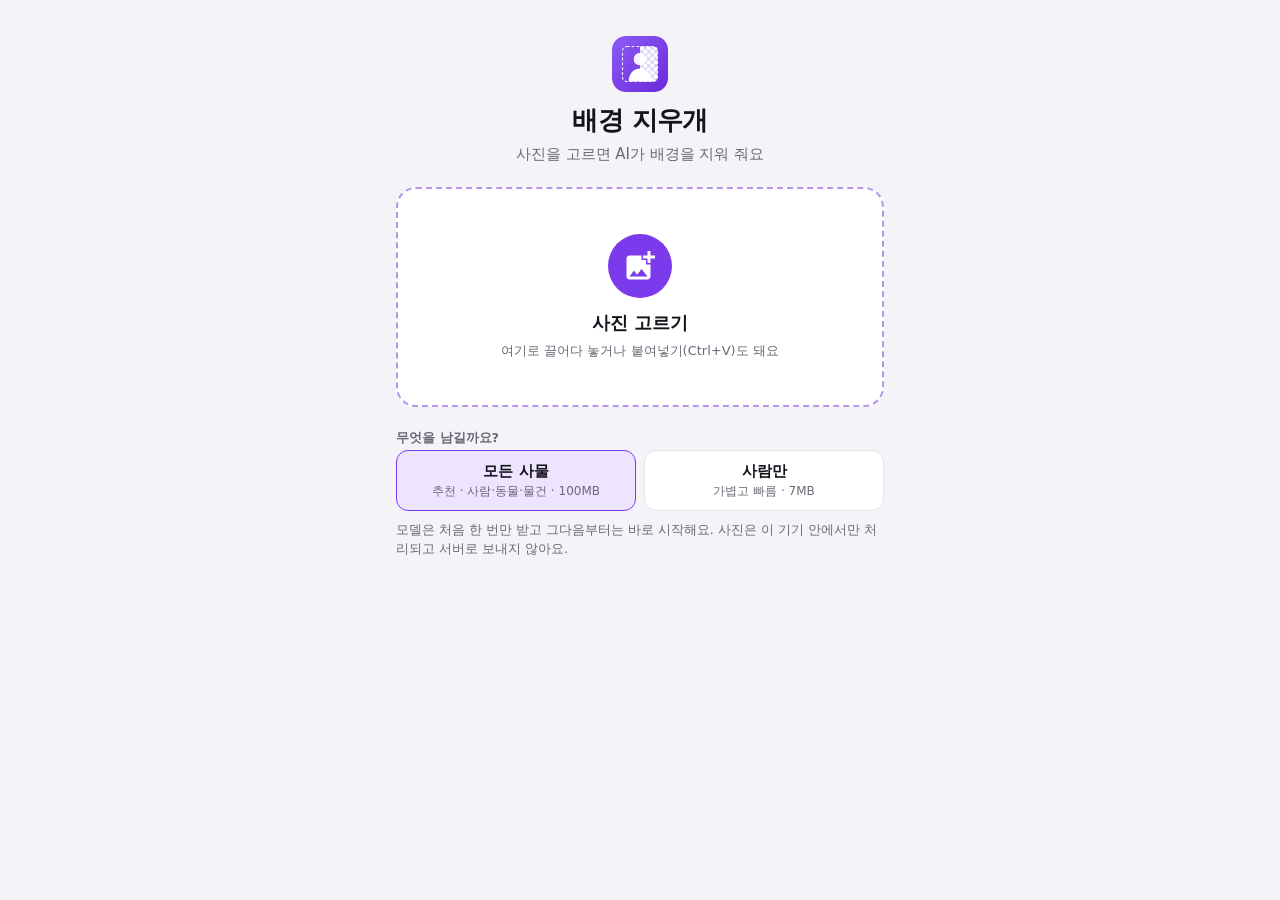
==== bg-remover/index.html @ d450f1c9 "배경 지우개 웹앱 추가: AI로 사진 배경 제거 - 브라우저 안에서 처리(transformers.js, Web Worker), 사진은 서버로 안 보냄 - 모델: 모든 사물(BiRe" ====
<!doctype html>
<html lang="ko">
<head>
  <meta charset="utf-8">
  <meta name="viewport" content="width=device-width, initial-scale=1, viewport-fit=cover">
  <meta name="theme-color" content="#7c3aed">
  <meta name="description" content="사진의 배경을 지워 투명 PNG로 저장하는 앱. 사진은 기기 밖으로 나가지 않아요.">
  <title>배경 지우개</title>
  <link rel="manifest" href="manifest.webmanifest">
  <link rel="icon" href="icons/icon.svg" type="image/svg+xml">
  <link rel="apple-touch-icon" href="icons/icon-192.png">
  <link rel="stylesheet" href="style.css">
</head>
<body>
  <main class="app" id="app" data-state="empty">
    <!-- ===== 시작 화면 ===== -->
    <section class="start" id="start">
      <div class="brand">
        <img src="icons/icon.svg" alt="" width="56" height="56">
        <h1>배경 지우개</h1>
        <p class="sub">사진을 고르면 AI가 배경을 지워 줘요</p>
      </div>

      <label class="drop" id="drop" for="file">
        <span class="drop-icon" aria-hidden="true">
          <svg viewBox="0 0 24 24" width="36" height="36"><path fill="currentColor" d="M19 7v2.99s-1.99.01-2 0V7h-3s.01-1.99 0-2h3V2h2v3h3v2h-3zm-3 4V8h-3V5H5c-1.1 0-2 .9-2 2v12c0 1.1.9 2 2 2h12c1.1 0 2-.9 2-2v-8h-3zM5 19l3-4 2 3 3-4 4 5H5z"/></svg>
        </span>
        <span class="drop-title">사진 고르기</span>
        <span class="drop-hint" id="dropHint">여기로 끌어다 놓거나 붙여넣기(Ctrl+V)도 돼요</span>
      </label>
      <input type="file" id="file" accept="image/*" hidden>

      <fieldset class="field">
        <legend class="label">무엇을 남길까요?</legend>
        <div class="seg" role="radiogroup" id="modelSeg">
          <label><input type="radio" name="model" value="general" checked><span><b>모든 사물</b><small>추천 · 사람·동물·물건 · 100MB</small></span></label>
          <label><input type="radio" name="model" value="portrait"><span><b>사람만</b><small>가볍고 빠름 · 7MB</small></span></label>
        </div>
        <p class="note">모델은 처음 한 번만 받고 그다음부터는 바로 시작해요. 사진은 이 기기 안에서만 처리되고 서버로 보내지 않아요.</p>
      </fieldset>
    </section>

    <!-- ===== 편집 화면 ===== -->
    <section class="editor" id="editor">
      <div class="stage-wrap">
        <div class="stage" id="stage" data-bg="transparent">
          <canvas id="view"></canvas>
          <div class="cursor" id="cursor" hidden></div>
          <div class="busy" id="busy" hidden>
            <div class="busy-card">
              <div class="spinner" aria-hidden="true"></div>
              <p id="busyText">배경을 찾는 중…</p>
              <div class="bar" id="bar" hidden><i id="barFill"></i></div>
              <p class="busy-sub" id="busySub"></p>
            </div>
          </div>
          <button class="peek" id="peek" type="button" title="누르고 있으면 원본을 보여줘요">원본</button>
          <button class="fit" id="fit" type="button" title="화면에 맞추기" hidden>맞추기</button>
        </div>
      </div>

      <div class="panel">
        <div class="field">
          <span class="label">인식 모델</span>
          <div class="seg compact" role="radiogroup" id="modelSeg2">
            <label><input type="radio" name="model2" value="general" checked><span><b>모든 사물</b></span></label>
            <label><input type="radio" name="model2" value="portrait"><span><b>사람만</b></span></label>
          </div>
        </div>

        <div class="field">
          <span class="label">손으로 다듬기</span>
          <div class="tools" role="radiogroup" id="tools">
            <label><input type="radio" name="tool" value="move" checked><span>✋ 이동</span></label>
            <label><input type="radio" name="tool" value="erase"><span>지우기</span></label>
            <label><input type="radio" name="tool" value="restore"><span>되살리기</span></label>
          </div>
          <div class="brush-row" id="brushRow">
            <label for="brush">붓 크기</label>
            <input type="range" id="brush" min="4" max="200" value="40">
            <output id="brushOut">40</output>
          </div>
          <div class="brush-row" id="softRow">
            <label for="soft">부드럽게</label>
            <input type="range" id="soft" min="0" max="100" value="50">
            <output id="softOut">50</output>
          </div>
          <div class="row-btns">
            <button type="button" class="btn ghost" id="undo" disabled>↶ 되돌리기</button>
            <button type="button" class="btn ghost" id="redo" disabled>↷ 다시</button>
            <button type="button" class="btn ghost" id="reset" disabled>처음 결과로</button>
          </div>
          <p class="note" id="touchHint">두 손가락으로 확대하거나 옮길 수 있어요.</p>
        </div>

        <div class="field">
          <span class="label">배경</span>
          <div class="swatches" id="bgSwatches">
            <button type="button" class="sw sw-clear" data-bg="transparent" aria-pressed="true" title="투명"></button>
            <button type="button" class="sw" data-bg="#ffffff" style="--c:#ffffff" title="흰색"></button>
            <button type="button" class="sw" data-bg="#000000" style="--c:#000000" title="검정"></button>
            <button type="button" class="sw" data-bg="#f3e8d6" style="--c:#f3e8d6" title="베이지"></button>
            <button type="button" class="sw" data-bg="#2563eb" style="--c:#2563eb" title="파랑"></button>
            <button type="button" class="sw" data-bg="#ef4444" style="--c:#ef4444" title="빨강"></button>
            <label class="sw sw-pick" title="색 고르기"><input type="color" id="bgColor" value="#a7f3d0"></label>
            <button type="button" class="sw sw-text" data-bg="blur" title="원본 흐리게">흐림</button>
            <label class="sw sw-text" title="다른 사진을 배경으로">사진<input type="file" id="bgFile" accept="image/*" hidden></label>
          </div>
        </div>

        <div class="field">
          <span class="label">저장 설정</span>
          <label class="check"><input type="checkbox" id="trim"> 피사체에 딱 맞게 자르기</label>
          <label class="check"><input type="checkbox" id="shadow"> 그림자 넣기</label>
        </div>

        <p class="note" id="info"></p>
      </div>
    </section>
  </main>

  <nav class="bottombar" id="bottombar">
    <button type="button" class="btn ghost" id="again">새 사진</button>
    <button type="button" class="btn ghost" id="share" hidden>공유</button>
    <button type="button" class="btn primary" id="save" disabled>저장</button>
  </nav>

  <div class="toast" id="toast" role="status" aria-live="polite"></div>

  <script src="app.js" type="module"></script>
</body>
</html>
---- bg-remover/style.css ----
:root {
  color-scheme: light dark;
  --bg: #f4f4f8;
  --surface: #ffffff;
  --text: #15131c;
  --muted: #6b6878;
  --border: #e4e2ec;
  --chip: #efedf5;
  --accent: #7c3aed;
  --accent-soft: #ede5ff;
  --accent-text: #ffffff;
  --danger: #dc2626;
  --check-a: #ffffff;
  --check-b: #e6e4ee;
  --stage: #e9e7f0;
  --shadow: 0 1px 2px rgba(0, 0, 0, .06), 0 6px 20px rgba(0, 0, 0, .08);
  --radius: 14px;
  --bar-h: 72px;
}

@media (prefers-color-scheme: dark) {
  :root {
    --bg: #0d0c12;
    --surface: #17151f;
    --text: #ebe9f2;
    --muted: #9f9bb0;
    --border: #2a2737;
    --chip: #211e2c;
    --accent: #8b5cf6;
    --accent-soft: #2a2140;
    --danger: #f87171;
    --check-a: #3a3746;
    --check-b: #2c2937;
    --stage: #121019;
    --shadow: 0 1px 2px rgba(0, 0, 0, .4), 0 6px 20px rgba(0, 0, 0, .35);
  }
}

* { box-sizing: border-box; }
[hidden] { display: none !important; }
html, body { margin: 0; }

body {
  background: var(--bg);
  color: var(--text);
  font-family: "Pretendard", "Noto Sans KR", "Noto Sans CJK KR", system-ui, -apple-system,
    "Apple SD Gothic Neo", "Malgun Gothic", sans-serif;
  font-size: 15px;
  line-height: 1.45;
  -webkit-tap-highlight-color: transparent;
}

button, input { font: inherit; color: inherit; }

/* ---------- 화면 전환 ---------- */
.app[data-state="empty"] .editor,
.app[data-state="empty"] ~ .bottombar { display: none; }
.app[data-state="editor"] .start { display: none; }

/* ---------- 시작 화면 ---------- */
.start {
  max-width: 520px;
  margin: 0 auto;
  padding: max(28px, env(safe-area-inset-top)) 16px 32px;
  display: flex;
  flex-direction: column;
  gap: 22px;
}

.brand { text-align: center; }
.brand img { display: block; margin: 8px auto 10px; border-radius: 14px; }
.brand h1 { margin: 0; font-size: 26px; font-weight: 800; letter-spacing: -0.02em; }
.sub { margin: 4px 0 0; color: var(--muted); }

.drop {
  display: flex;
  flex-direction: column;
  align-items: center;
  justify-content: center;
  gap: 6px;
  min-height: 220px;
  padding: 24px 16px;
  border: 2px dashed color-mix(in srgb, var(--accent) 45%, var(--border));
  border-radius: 20px;
  background: var(--surface);
  cursor: pointer;
  text-align: center;
  transition: background .15s, border-color .15s, transform .15s;
}
.drop:hover, .drop.over { background: var(--accent-soft); border-color: var(--accent); }
.drop.over { transform: scale(1.01); }
.drop:focus-within { outline: 2px solid var(--accent); outline-offset: 2px; }
.drop-icon {
  display: grid; place-items: center;
  width: 64px; height: 64px; border-radius: 50%;
  background: var(--accent); color: var(--accent-text);
  margin-bottom: 6px;
}
.drop-title { font-size: 18px; font-weight: 800; }
.drop-hint { font-size: 13px; color: var(--muted); }

fieldset.field { border: 0; margin: 0; padding: 0; min-width: 0; }

.field { display: flex; flex-direction: column; gap: 10px; }
.label, legend.label {
  font-size: 13px;
  font-weight: 700;
  color: var(--muted);
  padding: 0;
  margin-bottom: 2px;
}
.note { margin: 0; font-size: 12.5px; color: var(--muted); }

/* 둘 중 하나 고르기 */
.seg { display: grid; grid-template-columns: 1fr 1fr; gap: 8px; }
.seg label { position: relative; }
.seg input { position: absolute; opacity: 0; inset: 0; margin: 0; }
.seg span {
  display: flex; flex-direction: column; align-items: center; justify-content: center;
  min-height: 60px; padding: 10px;
  border: 1.5px solid var(--border); border-radius: 12px;
  background: var(--surface); cursor: pointer; text-align: center;
}
.seg small { color: var(--muted); font-size: 12px; }
.seg input:checked + span { border-color: var(--accent); background: var(--accent-soft); }
.seg input:focus-visible + span { outline: 2px solid var(--accent); outline-offset: 2px; }
.seg input:disabled + span { opacity: .5; cursor: default; }
.seg.compact span { min-height: 42px; padding: 6px; }

/* ---------- 편집 화면 ---------- */
.editor {
  max-width: 1280px;
  margin: 0 auto;
  padding-bottom: calc(var(--bar-h) + env(safe-area-inset-bottom) + 12px);
}

.stage-wrap {
  position: sticky;
  top: 0;
  z-index: 5;
  background: var(--bg);
  padding: max(10px, env(safe-area-inset-top)) 10px 10px;
}

.stage {
  position: relative;
  height: 52vh;
  height: 52svh;
  border-radius: 16px;
  overflow: hidden;
  background: var(--stage);
  touch-action: none;
  user-select: none;
  -webkit-user-select: none;
}
.stage canvas { display: block; width: 100%; height: 100%; cursor: grab; }
.stage[data-tool="erase"] canvas, .stage[data-tool="restore"] canvas { cursor: none; }

.cursor {
  position: absolute; left: 0; top: 0;
  border-radius: 50%;
  pointer-events: none;
  border: 1.5px solid #fff;
  box-shadow: 0 0 0 1px rgba(0, 0, 0, .6), inset 0 0 0 1px rgba(0, 0, 0, .35);
}
.cursor[data-mode="erase"] { background: rgba(239, 68, 68, .18); }
.cursor[data-mode="restore"] { background: rgba(34, 197, 94, .18); }

.peek, .fit {
  position: absolute;
  bottom: 10px;
  padding: 8px 14px;
  border: 0;
  border-radius: 999px;
  background: rgba(20, 18, 28, .72);
  color: #fff;
  font-size: 13px;
  font-weight: 700;
  box-shadow: 0 0 0 1px rgba(255, 255, 255, .22);
  backdrop-filter: blur(6px);
  -webkit-backdrop-filter: blur(6px);
  cursor: pointer;
  touch-action: none;
  user-select: none;
  -webkit-user-select: none;
  -webkit-touch-callout: none;
}
.peek { right: 10px; }
.fit { left: 10px; }
.peek.on { background: var(--accent); }

.busy {
  position: absolute; inset: 0;
  display: grid; place-items: center;
  background: rgba(10, 8, 16, .35);
  backdrop-filter: blur(2px);
  -webkit-backdrop-filter: blur(2px);
}
.busy-card {
  display: flex; flex-direction: column; align-items: center; gap: 8px;
  width: min(300px, calc(100% - 32px));
  padding: 18px 16px;
  border-radius: 16px;
  background: var(--surface);
  box-shadow: var(--shadow);
  text-align: center;
}
.busy-card p { margin: 0; font-weight: 700; }
.busy-card .busy-sub { font-weight: 400; font-size: 12.5px; color: var(--muted); min-height: 1em; }
.spinner {
  width: 30px; height: 30px; border-radius: 50%;
  border: 3px solid var(--accent-soft);
  border-top-color: var(--accent);
  animation: spin .8s linear infinite;
}
@keyframes spin { to { transform: rotate(360deg); } }
@media (prefers-reduced-motion: reduce) { .spinner { animation-duration: 2.4s; } }
.bar { width: 100%; height: 6px; border-radius: 99px; background: var(--chip); overflow: hidden; }
.bar i { display: block; height: 100%; width: 0; background: var(--accent); transition: width .2s; }

.panel {
  display: flex;
  flex-direction: column;
  gap: 20px;
  padding: 8px 16px 8px;
}

.tools { display: grid; grid-template-columns: repeat(3, 1fr); gap: 6px; }
.tools label { position: relative; }
.tools input { position: absolute; opacity: 0; inset: 0; margin: 0; }
.tools span {
  display: flex; align-items: center; justify-content: center;
  height: 44px; border-radius: 12px;
  background: var(--chip); font-weight: 700; cursor: pointer;
  border: 1.5px solid transparent;
}
.tools input:checked + span { background: var(--accent-soft); border-color: var(--accent); color: var(--accent); }
@media (prefers-color-scheme: dark) { .tools input:checked + span { color: var(--text); } }
.tools input:focus-visible + span { outline: 2px solid var(--accent); outline-offset: 2px; }
.tools input[value="erase"] + span::before { content: ""; width: 10px; height: 10px; border-radius: 50%; background: #ef4444; margin-right: 6px; }
.tools input[value="restore"] + span::before { content: ""; width: 10px; height: 10px; border-radius: 50%; background: #22c55e; margin-right: 6px; }

.brush-row { display: grid; grid-template-columns: 64px 1fr 34px; align-items: center; gap: 10px; font-size: 13.5px; }
.brush-row output { font-size: 13px; color: var(--muted); text-align: right; font-variant-numeric: tabular-nums; }
.brush-row.dim { opacity: .45; }
input[type="range"] { width: 100%; accent-color: var(--accent); height: 28px; margin: 0; }

.row-btns { display: flex; gap: 6px; flex-wrap: wrap; }
.row-btns .btn { flex: 1; min-width: 0; height: 40px; font-size: 13.5px; padding: 0 8px; }

.swatches { display: flex; flex-wrap: wrap; gap: 8px; }
.sw {
  --c: transparent;
  position: relative;
  width: 44px; height: 44px;
  border-radius: 12px;
  border: 1.5px solid var(--border);
  background: var(--c);
  cursor: pointer;
  padding: 0;
  display: grid; place-items: center;
  font-size: 12.5px; font-weight: 700;
}
.sw[aria-pressed="true"] { outline: 2.5px solid var(--accent); outline-offset: 2px; }
.sw-clear {
  background-color: #fff;
  background-image: conic-gradient(#d8d6e0 25%, #fff 0 50%, #d8d6e0 0 75%, #fff 0);
  background-size: 14px 14px;
}
.sw-pick { background: conic-gradient(#ef4444, #f59e0b, #eab308, #22c55e, #06b6d4, #3b82f6, #8b5cf6, #ec4899, #ef4444); }
.sw-pick input { position: absolute; inset: 0; width: 100%; height: 100%; opacity: 0; cursor: pointer; border: 0; padding: 0; }
.sw-text { width: auto; min-width: 52px; padding: 0 10px; background: var(--chip); }

.check { display: flex; align-items: center; gap: 10px; min-height: 36px; cursor: pointer; }
.check input { width: 20px; height: 20px; accent-color: var(--accent); margin: 0; }

/* ---------- 버튼 ---------- */
.btn {
  display: inline-flex; align-items: center; justify-content: center;
  height: 48px; padding: 0 18px;
  border-radius: 12px; border: 0;
  font-weight: 700; cursor: pointer;
}
.btn:disabled { opacity: .45; cursor: default; }
.btn.primary { background: var(--accent); color: var(--accent-text); }
.btn.ghost { background: var(--chip); }
.btn:focus-visible { outline: 2px solid var(--accent); outline-offset: 2px; }

.bottombar {
  position: fixed;
  left: 0; right: 0; bottom: 0;
  z-index: 10;
  display: flex;
  gap: 8px;
  padding: 12px 16px calc(12px + env(safe-area-inset-bottom));
  background: color-mix(in srgb, var(--bg) 88%, transparent);
  backdrop-filter: blur(10px);
  -webkit-backdrop-filter: blur(10px);
  border-top: 1px solid var(--border);
}
.bottombar .btn { flex: 1; }
.bottombar .btn.primary { flex: 1.6; }

.toast {
  position: fixed;
  left: 50%;
  bottom: calc(var(--bar-h) + env(safe-area-inset-bottom) + 14px);
  transform: translate(-50%, 12px);
  max-width: calc(100% - 32px);
  padding: 10px 16px;
  border-radius: 12px;
  background: #1f1b2b;
  color: #fff;
  font-size: 14px;
  box-shadow: var(--shadow);
  opacity: 0;
  pointer-events: none;
  transition: opacity .2s, transform .2s;
  z-index: 20;
}
.toast.show { opacity: 1; transform: translate(-50%, 0); }

/* ---------- 넓은 화면: 왼쪽 사진, 오른쪽 도구 ---------- */
@media (min-width: 900px) {
  .editor {
    display: grid;
    grid-template-columns: minmax(0, 1fr) 340px;
    gap: 24px;
    padding: 20px 24px calc(var(--bar-h) + 24px);
  }
  .stage-wrap { padding: 0; top: 20px; align-self: start; }
  .stage { height: calc(100vh - var(--bar-h) - 48px); height: calc(100svh - var(--bar-h) - 48px); }
  .panel { padding: 0; }
  .bottombar { justify-content: flex-end; }
  .bottombar .btn, .bottombar .btn.primary { flex: 0 0 auto; min-width: 120px; }
}
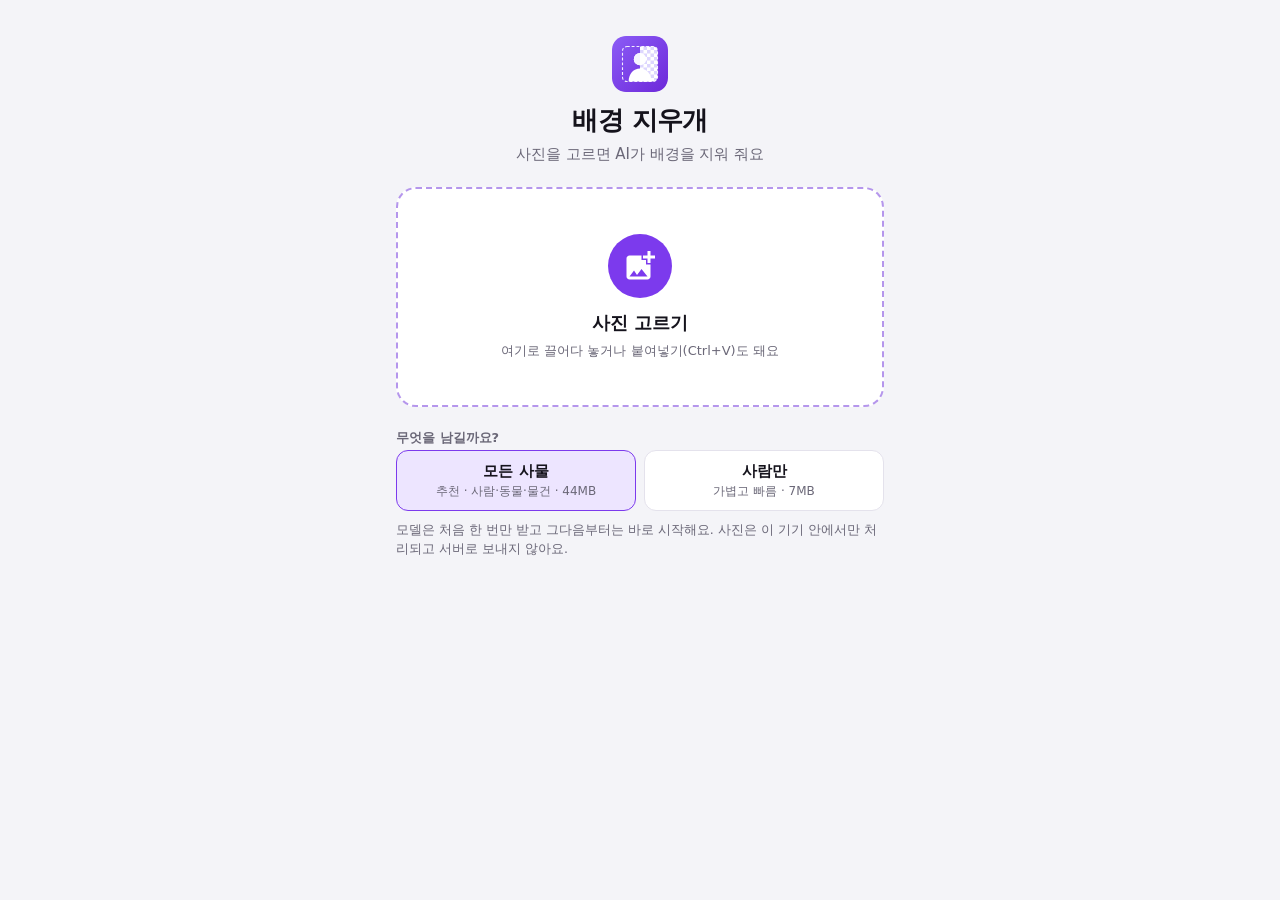
==== commit 09363fff: "배경 지우개: 폰에서 메모리 부족으로 탭이 꺼지는 문제 수정 - 모든 사물 모델을 BiRefNet(2GB+)에서 ormbg(약 1GB, 44MB)로 교체 - 폰: 인식 후 AI 엔" ====
--- a/bg-remover/index.html
+++ b/bg-remover/index.html
@@ -33,7 +33,7 @@
       <fieldset class="field">
         <legend class="label">무엇을 남길까요?</legend>
         <div class="seg" role="radiogroup" id="modelSeg">
-          <label><input type="radio" name="model" value="general" checked><span><b>모든 사물</b><small>추천 · 사람·동물·물건 · 100MB</small></span></label>
+          <label><input type="radio" name="model" value="general" checked><span><b>모든 사물</b><small>추천 · 사람·동물·물건 · 44MB</small></span></label>
           <label><input type="radio" name="model" value="portrait"><span><b>사람만</b><small>가볍고 빠름 · 7MB</small></span></label>
         </div>
         <p class="note">모델은 처음 한 번만 받고 그다음부터는 바로 시작해요. 사진은 이 기기 안에서만 처리되고 서버로 보내지 않아요.</p>
